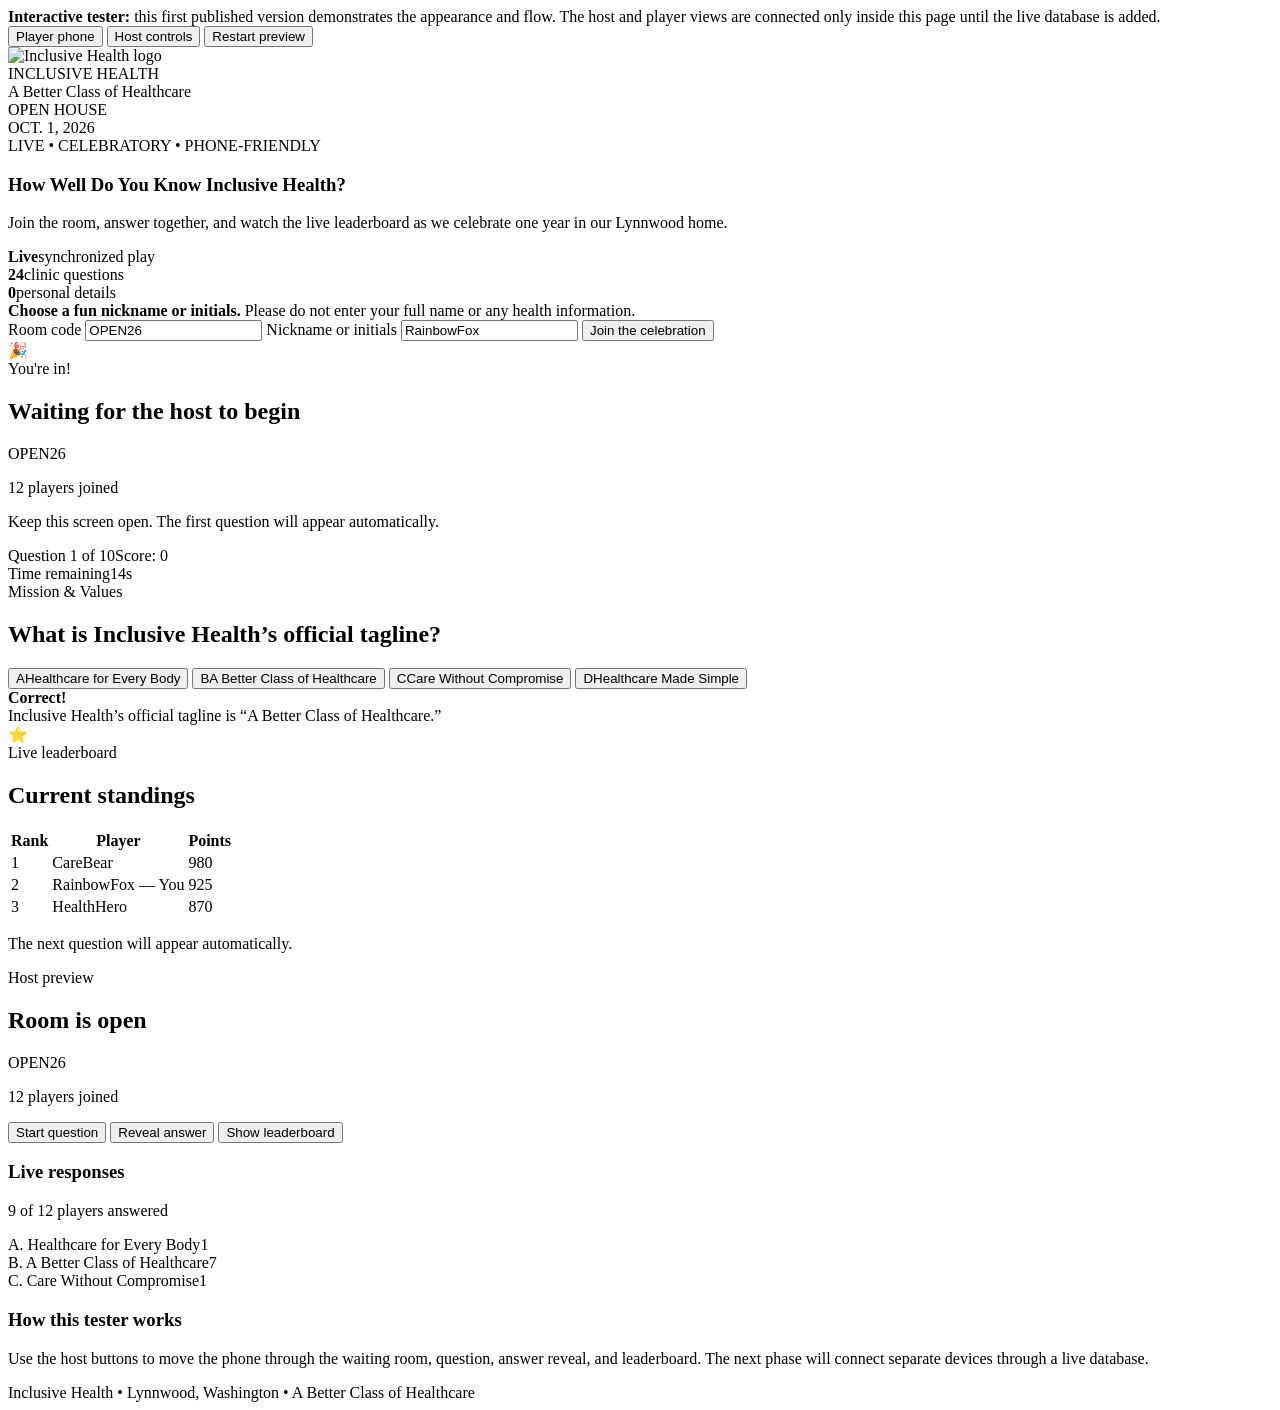
==== index.html @ edb52da0 "Publish Open House trivia tester" ====
<!doctype html>
<html lang="en">
<head>
  <meta charset="utf-8">
  <meta name="viewport" content="width=device-width,initial-scale=1,viewport-fit=cover">
  <meta name="theme-color" content="#063f5b">
  <meta name="description" content="Interactive tester for the Inclusive Health Open House live trivia game.">
  <title>Inclusive Health Open House Trivia</title>
  <link rel="stylesheet" href="styles.css">
</head>
<body>
  <main class="page">
    <div class="demo-banner"><strong>Interactive tester:</strong> this first published version demonstrates the appearance and flow. The host and player views are connected only inside this page until the live database is added.</div>

    <nav class="preview-tabs" aria-label="Preview controls">
      <button id="player-tab" class="tab-button active" type="button">Player phone</button>
      <button id="host-tab" class="tab-button" type="button">Host controls</button>
      <button id="reset-demo" class="tab-button" type="button">Restart preview</button>
    </nav>

    <div class="preview-grid">
      <article class="phone" aria-live="polite">
        <div class="rainbow-strip"><span></span><span></span><span></span><span></span><span></span><span></span></div>
        <header class="brandbar">
          <div class="brand-lockup">
            <img class="brand-logo" src="https://images.squarespace-cdn.com/content/v1/674f7e31ce16dd4264900e71/3a376c65-bc24-4843-884c-dce5434db46b/8030910E-7BFC-44A9-BD51-C8914696BE5C-min.png" alt="Inclusive Health logo">
            <div>
              <div class="brand-name">INCLUSIVE HEALTH</div>
              <div class="tagline">A Better Class of Healthcare</div>
            </div>
          </div>
          <div class="event-badge">OPEN HOUSE<br>OCT. 1, 2026</div>
        </header>

        <section id="join-screen">
          <div class="hero">
            <span class="eyebrow">LIVE • CELEBRATORY • PHONE-FRIENDLY</span>
            <h1>How Well Do You Know Inclusive Health?</h1>
            <p>Join the room, answer together, and watch the live leaderboard as we celebrate one year in our Lynnwood home.</p>
          </div>
          <div class="rainbow-strip"><span></span><span></span><span></span><span></span><span></span><span></span></div>
          <div class="content">
            <div class="fact-grid">
              <div class="fact"><strong>Live</strong><span>synchronized play</span></div>
              <div class="fact"><strong>24</strong><span>clinic questions</span></div>
              <div class="fact"><strong>0</strong><span>personal details</span></div>
            </div>
            <div class="notice"><strong>Choose a fun nickname or initials.</strong> Please do not enter your full name or any health information.</div>
            <label for="room-code">Room code</label>
            <input id="room-code" value="OPEN26" maxlength="6" autocomplete="off">
            <label for="nickname">Nickname or initials</label>
            <input id="nickname" value="RainbowFox" maxlength="18" autocomplete="off">
            <button id="join-button" class="primary-button" type="button">Join the celebration</button>
          </div>
        </section>

        <section id="waiting-screen" class="hidden">
          <div class="content center">
            <div class="party-icon">🎉</div>
            <div class="category">You're in!</div>
            <h2>Waiting for the host to begin</h2>
            <div class="room-code">OPEN26</div>
            <p class="muted"><span id="waiting-count">12</span> players joined</p>
            <p>Keep this screen open. The first question will appear automatically.</p>
          </div>
        </section>

        <section id="question-screen" class="hidden">
          <div class="content">
            <div class="status-row"><span>Question 1 of 10</span><span class="score-chip">Score: 0</span></div>
            <div class="progress"><span></span></div>
            <div class="timer-label"><span>Time remaining</span><span>14s</span></div>
            <div class="timer-track"><span></span></div>
            <div class="category">Mission & Values</div>
            <h2 class="question">What is Inclusive Health’s official tagline?</h2>
            <div class="answer-list">
              <button class="answer-button" type="button" data-answer="0"><span class="answer-letter">A</span>Healthcare for Every Body</button>
              <button class="answer-button" type="button" data-answer="1"><span class="answer-letter">B</span>A Better Class of Healthcare</button>
              <button class="answer-button" type="button" data-answer="2"><span class="answer-letter">C</span>Care Without Compromise</button>
              <button class="answer-button" type="button" data-answer="3"><span class="answer-letter">D</span>Healthcare Made Simple</button>
            </div>
            <div id="feedback" class="feedback hidden"><strong>Correct!</strong><br>Inclusive Health’s official tagline is “A Better Class of Healthcare.”</div>
          </div>
        </section>

        <section id="leaderboard-screen" class="hidden">
          <div class="content center">
            <div class="party-icon">⭐</div>
            <div class="category">Live leaderboard</div>
            <h2>Current standings</h2>
            <table>
              <thead><tr><th>Rank</th><th>Player</th><th>Points</th></tr></thead>
              <tbody>
                <tr><td>1</td><td>CareBear</td><td>980</td></tr>
                <tr class="you"><td>2</td><td>RainbowFox — You</td><td>925</td></tr>
                <tr><td>3</td><td>HealthHero</td><td>870</td></tr>
              </tbody>
            </table>
            <p class="muted">The next question will appear automatically.</p>
          </div>
        </section>
      </article>

      <aside id="host-panel" class="host-panel hidden">
        <section class="host-card">
          <div class="category">Host preview</div>
          <h2>Room is open</h2>
          <div class="host-code">OPEN26</div>
          <p class="muted"><span id="host-player-count">12</span> players joined</p>
          <div class="host-actions">
            <button id="host-start" class="primary-button" type="button">Start question</button>
            <button id="host-reveal" class="secondary-button" type="button">Reveal answer</button>
            <button id="host-board" class="secondary-button" type="button">Show leaderboard</button>
          </div>
        </section>

        <section class="host-card">
          <h3>Live responses</h3>
          <p class="muted">9 of 12 players answered</p>
          <div class="host-answer-summary">
            <div class="response-row"><div class="response-label"><span>A. Healthcare for Every Body</span><span>1</span></div><div class="response-track"><div class="response-fill" style="width:11%"></div></div></div>
            <div class="response-row"><div class="response-label"><span>B. A Better Class of Healthcare</span><span>7</span></div><div class="response-track"><div class="response-fill" style="width:78%;background:var(--green)"></div></div></div>
            <div class="response-row"><div class="response-label"><span>C. Care Without Compromise</span><span>1</span></div><div class="response-track"><div class="response-fill" style="width:11%"></div></div></div>
          </div>
        </section>

        <section class="host-card">
          <h3>How this tester works</h3>
          <p>Use the host buttons to move the phone through the waiting room, question, answer reveal, and leaderboard. The next phase will connect separate devices through a live database.</p>
        </section>
      </aside>
    </div>

    <footer>Inclusive Health • Lynnwood, Washington • A Better Class of Healthcare</footer>
  </main>
  <script src="app.js"></script>
</body>
</html>
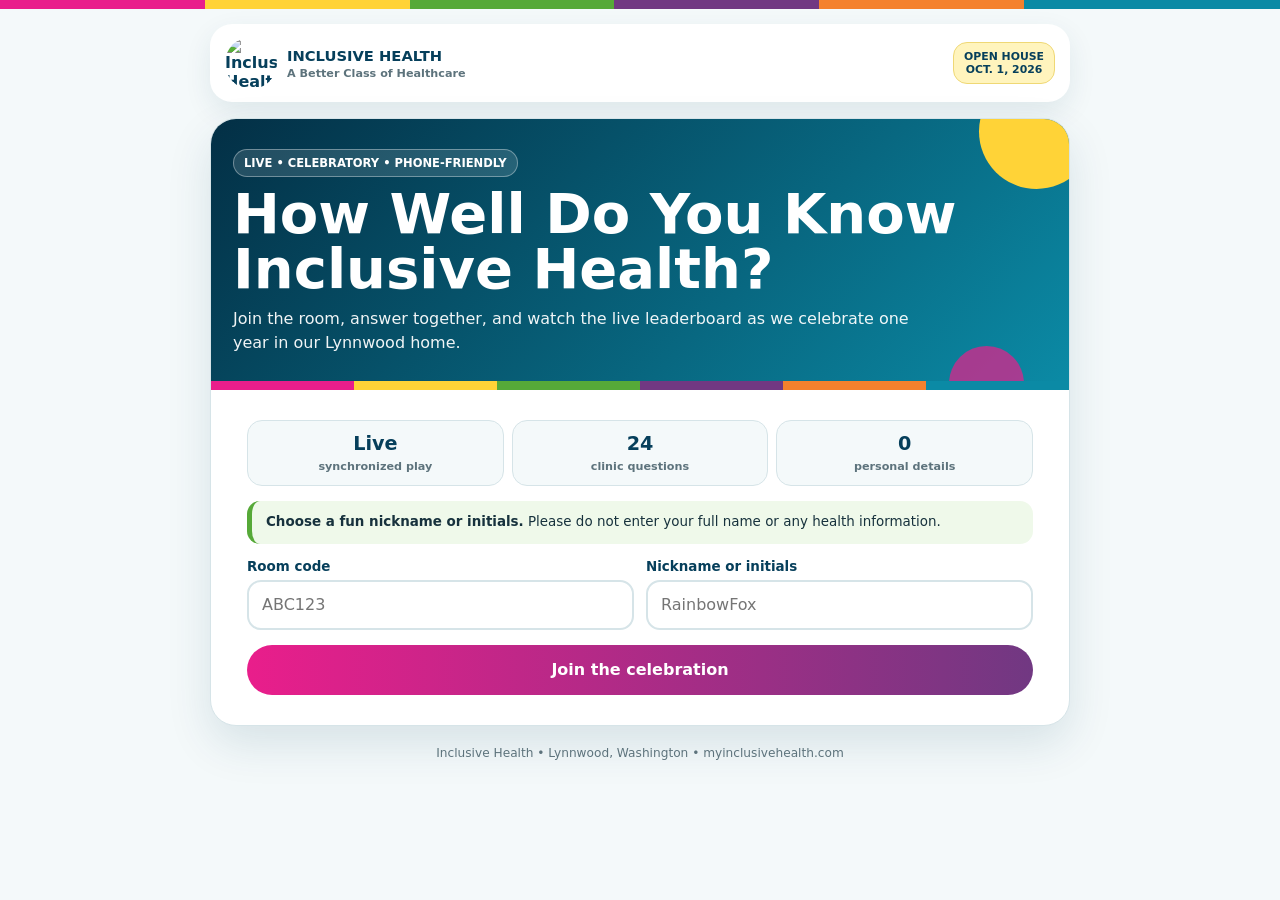
==== commit fd4e7c8c: "Replace tester with player experience" ====
--- a/index.html
+++ b/index.html
@@ -1,138 +1 @@
-<!doctype html>
-<html lang="en">
-<head>
-  <meta charset="utf-8">
-  <meta name="viewport" content="width=device-width,initial-scale=1,viewport-fit=cover">
-  <meta name="theme-color" content="#063f5b">
-  <meta name="description" content="Interactive tester for the Inclusive Health Open House live trivia game.">
-  <title>Inclusive Health Open House Trivia</title>
-  <link rel="stylesheet" href="styles.css">
-</head>
-<body>
-  <main class="page">
-    <div class="demo-banner"><strong>Interactive tester:</strong> this first published version demonstrates the appearance and flow. The host and player views are connected only inside this page until the live database is added.</div>
-
-    <nav class="preview-tabs" aria-label="Preview controls">
-      <button id="player-tab" class="tab-button active" type="button">Player phone</button>
-      <button id="host-tab" class="tab-button" type="button">Host controls</button>
-      <button id="reset-demo" class="tab-button" type="button">Restart preview</button>
-    </nav>
-
-    <div class="preview-grid">
-      <article class="phone" aria-live="polite">
-        <div class="rainbow-strip"><span></span><span></span><span></span><span></span><span></span><span></span></div>
-        <header class="brandbar">
-          <div class="brand-lockup">
-            <img class="brand-logo" src="https://images.squarespace-cdn.com/content/v1/674f7e31ce16dd4264900e71/3a376c65-bc24-4843-884c-dce5434db46b/8030910E-7BFC-44A9-BD51-C8914696BE5C-min.png" alt="Inclusive Health logo">
-            <div>
-              <div class="brand-name">INCLUSIVE HEALTH</div>
-              <div class="tagline">A Better Class of Healthcare</div>
-            </div>
-          </div>
-          <div class="event-badge">OPEN HOUSE<br>OCT. 1, 2026</div>
-        </header>
-
-        <section id="join-screen">
-          <div class="hero">
-            <span class="eyebrow">LIVE • CELEBRATORY • PHONE-FRIENDLY</span>
-            <h1>How Well Do You Know Inclusive Health?</h1>
-            <p>Join the room, answer together, and watch the live leaderboard as we celebrate one year in our Lynnwood home.</p>
-          </div>
-          <div class="rainbow-strip"><span></span><span></span><span></span><span></span><span></span><span></span></div>
-          <div class="content">
-            <div class="fact-grid">
-              <div class="fact"><strong>Live</strong><span>synchronized play</span></div>
-              <div class="fact"><strong>24</strong><span>clinic questions</span></div>
-              <div class="fact"><strong>0</strong><span>personal details</span></div>
-            </div>
-            <div class="notice"><strong>Choose a fun nickname or initials.</strong> Please do not enter your full name or any health information.</div>
-            <label for="room-code">Room code</label>
-            <input id="room-code" value="OPEN26" maxlength="6" autocomplete="off">
-            <label for="nickname">Nickname or initials</label>
-            <input id="nickname" value="RainbowFox" maxlength="18" autocomplete="off">
-            <button id="join-button" class="primary-button" type="button">Join the celebration</button>
-          </div>
-        </section>
-
-        <section id="waiting-screen" class="hidden">
-          <div class="content center">
-            <div class="party-icon">🎉</div>
-            <div class="category">You're in!</div>
-            <h2>Waiting for the host to begin</h2>
-            <div class="room-code">OPEN26</div>
-            <p class="muted"><span id="waiting-count">12</span> players joined</p>
-            <p>Keep this screen open. The first question will appear automatically.</p>
-          </div>
-        </section>
-
-        <section id="question-screen" class="hidden">
-          <div class="content">
-            <div class="status-row"><span>Question 1 of 10</span><span class="score-chip">Score: 0</span></div>
-            <div class="progress"><span></span></div>
-            <div class="timer-label"><span>Time remaining</span><span>14s</span></div>
-            <div class="timer-track"><span></span></div>
-            <div class="category">Mission & Values</div>
-            <h2 class="question">What is Inclusive Health’s official tagline?</h2>
-            <div class="answer-list">
-              <button class="answer-button" type="button" data-answer="0"><span class="answer-letter">A</span>Healthcare for Every Body</button>
-              <button class="answer-button" type="button" data-answer="1"><span class="answer-letter">B</span>A Better Class of Healthcare</button>
-              <button class="answer-button" type="button" data-answer="2"><span class="answer-letter">C</span>Care Without Compromise</button>
-              <button class="answer-button" type="button" data-answer="3"><span class="answer-letter">D</span>Healthcare Made Simple</button>
-            </div>
-            <div id="feedback" class="feedback hidden"><strong>Correct!</strong><br>Inclusive Health’s official tagline is “A Better Class of Healthcare.”</div>
-          </div>
-        </section>
-
-        <section id="leaderboard-screen" class="hidden">
-          <div class="content center">
-            <div class="party-icon">⭐</div>
-            <div class="category">Live leaderboard</div>
-            <h2>Current standings</h2>
-            <table>
-              <thead><tr><th>Rank</th><th>Player</th><th>Points</th></tr></thead>
-              <tbody>
-                <tr><td>1</td><td>CareBear</td><td>980</td></tr>
-                <tr class="you"><td>2</td><td>RainbowFox — You</td><td>925</td></tr>
-                <tr><td>3</td><td>HealthHero</td><td>870</td></tr>
-              </tbody>
-            </table>
-            <p class="muted">The next question will appear automatically.</p>
-          </div>
-        </section>
-      </article>
-
-      <aside id="host-panel" class="host-panel hidden">
-        <section class="host-card">
-          <div class="category">Host preview</div>
-          <h2>Room is open</h2>
-          <div class="host-code">OPEN26</div>
-          <p class="muted"><span id="host-player-count">12</span> players joined</p>
-          <div class="host-actions">
-            <button id="host-start" class="primary-button" type="button">Start question</button>
-            <button id="host-reveal" class="secondary-button" type="button">Reveal answer</button>
-            <button id="host-board" class="secondary-button" type="button">Show leaderboard</button>
-          </div>
-        </section>
-
-        <section class="host-card">
-          <h3>Live responses</h3>
-          <p class="muted">9 of 12 players answered</p>
-          <div class="host-answer-summary">
-            <div class="response-row"><div class="response-label"><span>A. Healthcare for Every Body</span><span>1</span></div><div class="response-track"><div class="response-fill" style="width:11%"></div></div></div>
-            <div class="response-row"><div class="response-label"><span>B. A Better Class of Healthcare</span><span>7</span></div><div class="response-track"><div class="response-fill" style="width:78%;background:var(--green)"></div></div></div>
-            <div class="response-row"><div class="response-label"><span>C. Care Without Compromise</span><span>1</span></div><div class="response-track"><div class="response-fill" style="width:11%"></div></div></div>
-          </div>
-        </section>
-
-        <section class="host-card">
-          <h3>How this tester works</h3>
-          <p>Use the host buttons to move the phone through the waiting room, question, answer reveal, and leaderboard. The next phase will connect separate devices through a live database.</p>
-        </section>
-      </aside>
-    </div>
-
-    <footer>Inclusive Health • Lynnwood, Washington • A Better Class of Healthcare</footer>
-  </main>
-  <script src="app.js"></script>
-</body>
-</html>
+<!doctype html><html lang="en"><head><meta charset="utf-8"><meta name="viewport" content="width=device-width,initial-scale=1,viewport-fit=cover"><meta name="theme-color" content="#063f5b"><meta name="description" content="Join the Inclusive Health Open House live trivia game."><title>Open House Trivia | Inclusive Health</title><link rel="stylesheet" href="game.css"></head><body><main class="page"><header class="brandbar"><a class="brand" href="https://www.myinclusivehealth.com/"><img src="https://images.squarespace-cdn.com/content/v1/674f7e31ce16dd4264900e71/3a376c65-bc24-4843-884c-dce5434db46b/8030910E-7BFC-44A9-BD51-C8914696BE5C-min.png" alt="Inclusive Health logo"><span><span class="brand-name">INCLUSIVE HEALTH</span><span class="tag">A Better Class of Healthcare</span></span></a><div class="event">OPEN HOUSE<br>OCT. 1, 2026</div></header><div id="mode-banner" class="mode hidden"></div><section class="panel"><div class="hero"><span class="eyebrow">LIVE • CELEBRATORY • PHONE-FRIENDLY</span><h1>How Well Do You Know Inclusive Health?</h1><p>Join the room, answer together, and watch the live leaderboard as we celebrate one year in our Lynnwood home.</p></div><div class="stripe"><span></span><span></span><span></span><span></span><span></span><span></span></div><div class="content"><section id="join-screen" class="stack"><div class="facts"><div class="fact"><strong>Live</strong><span>synchronized play</span></div><div class="fact"><strong>24</strong><span>clinic questions</span></div><div class="fact"><strong>0</strong><span>personal details</span></div></div><div class="notice"><strong>Choose a fun nickname or initials.</strong> Please do not enter your full name or any health information.</div><div class="form-row"><div><label class="label" for="room-code-input">Room code</label><input id="room-code-input" class="input" maxlength="6" autocomplete="off" placeholder="ABC123"></div><div><label class="label" for="nickname">Nickname or initials</label><input id="nickname" class="input" maxlength="18" autocomplete="off" placeholder="RainbowFox"></div></div><div id="join-error" class="error hidden"></div><button id="join-button" class="btn primary">Join the celebration</button></section><section id="waiting-screen" class="hidden center"><div class="waiting-icon">🎉</div><div class="category">YOU'RE IN!</div><h2>Waiting for the host to begin</h2><div id="waiting-code" class="room-code"></div><p id="waiting-count">1 player joined</p><p>Keep this screen open. The first question will appear automatically.</p></section><section id="question-screen" class="hidden"><div class="status"><span id="question-count"></span><span id="score-chip" class="badge">Score: 0</span></div><div class="progress"><div id="question-progress"></div></div><div class="timer-label"><span>Time remaining</span><span id="timer-number">20s</span></div><div class="timer"><div id="timer-bar"></div></div><div id="question-category" class="category"></div><h2 id="question-text" class="question"></h2><div id="answer-buttons" class="answers"></div><div id="feedback" class="feedback hidden"><strong id="feedback-title"></strong><p id="feedback-text"></p></div></section><section id="leaderboard-screen" class="hidden center"><div class="waiting-icon">⭐</div><div class="category">LIVE LEADERBOARD</div><h2 id="leaderboard-progress">Current standings</h2><table class="leaderboard"><thead><tr><th>Rank</th><th>Player</th><th>Points</th></tr></thead><tbody id="mid-board"></tbody></table><p>The next question will appear automatically.</p></section><section id="finished-screen" class="hidden center"><div class="waiting-icon">🏆</div><div class="category">HAPPY OPEN HOUSE!</div><h2>Thanks for celebrating with us!</h2><h1 id="final-score" class="host-code">0</h1><p>final points</p><p id="final-rank" class="notice"></p><table class="leaderboard"><thead><tr><th>Rank</th><th>Player</th><th>Points</th></tr></thead><tbody id="final-board"></tbody></table></section></div></section><footer>Inclusive Health • Lynnwood, Washington • myinclusivehealth.com</footer></main><script type="module" src="player.js"></script></body></html>
--- a/game.css
+++ b/game.css
@@ -0,0 +1 @@
+:root{--navy:#063f5b;--deep:#032f45;--teal:#0b8aa5;--pink:#e91e8b;--yellow:#ffd337;--green:#56a938;--purple:#713882;--orange:#f4812d;--ink:#17323d;--muted:#5d737c;--paper:#fff;--soft:#f4f9fa;--border:#d6e4e8;--success:#16794b;--error:#b53643}*{box-sizing:border-box}body{margin:0;min-height:100vh;font-family:Inter,system-ui,sans-serif;color:var(--ink);background:linear-gradient(90deg,var(--pink) 0 16%,var(--yellow) 16% 32%,var(--green) 32% 48%,var(--purple) 48% 64%,var(--orange) 64% 80%,var(--teal) 80%) top/100% 9px no-repeat,var(--soft)}button,input,select{font:inherit}.hidden{display:none!important}.page{width:min(100% - 24px,860px);margin:auto;padding:24px 0 48px}.host-page{width:min(100% - 24px,1180px)}.brandbar{display:flex;align-items:center;justify-content:space-between;gap:12px;padding:13px 15px;margin-bottom:16px;border-radius:22px;background:#fff;box-shadow:0 10px 28px rgba(6,63,91,.09)}.brand{display:flex;align-items:center;gap:10px;color:var(--navy);text-decoration:none;font-weight:900}.brand img{width:52px;height:52px;border-radius:50%;object-fit:cover}.brand-name{display:block;font-size:.92rem}.tag{display:block;margin-top:3px;color:var(--muted);font-size:.7rem}.event{padding:7px 10px;border:1px solid #efd875;border-radius:14px;background:#fff4bd;color:var(--navy);font-size:.68rem;font-weight:900;text-align:center}.panel,.card{border:1px solid var(--border);border-radius:26px;background:#fff;box-shadow:0 18px 45px rgba(6,63,91,.12);overflow:hidden}.hero{position:relative;overflow:hidden;padding:30px 22px 26px;color:#fff;background:linear-gradient(135deg,var(--deep),var(--teal))}.hero:before{content:"";position:absolute;width:115px;height:115px;right:-25px;top:-45px;border-radius:50%;background:var(--yellow)}.hero:after{content:"";position:absolute;width:75px;height:75px;right:45px;bottom:-40px;border-radius:50%;background:var(--pink);opacity:.7}.hero>*{position:relative;z-index:1}.hero h1{margin:0 0 10px;font-size:clamp(2rem,8vw,3.5rem);line-height:.98}.hero p{margin:0;max-width:680px;line-height:1.5;color:rgba(255,255,255,.94)}.eyebrow{display:inline-block;margin-bottom:10px;padding:6px 10px;border:1px solid rgba(255,255,255,.35);border-radius:999px;background:rgba(255,255,255,.13);font-size:.72rem;font-weight:900}.stripe{display:grid;grid-template-columns:repeat(6,1fr);height:9px}.stripe span:nth-child(1){background:var(--pink)}.stripe span:nth-child(2){background:var(--yellow)}.stripe span:nth-child(3){background:var(--green)}.stripe span:nth-child(4){background:var(--purple)}.stripe span:nth-child(5){background:var(--orange)}.stripe span:nth-child(6){background:var(--teal)}.content{padding:22px}.stack{display:grid;gap:15px}.facts,.metrics{display:grid;grid-template-columns:repeat(3,1fr);gap:8px}.fact,.metric{padding:11px 7px;border:1px solid var(--border);border-radius:15px;background:var(--soft);text-align:center}.fact strong,.metric strong{display:block;color:var(--navy);font-size:1.2rem}.fact span,.metric span{color:var(--muted);font-size:.7rem;font-weight:800}.notice,.mode{padding:12px 14px;border-radius:13px;line-height:1.4;font-size:.84rem}.notice{border-left:5px solid var(--green);background:#eff9ea}.mode{margin-bottom:14px;border-left:5px solid var(--orange);background:#fff7ed;color:#654000}.form-row{display:grid;gap:12px}.label{display:block;margin-bottom:6px;color:var(--navy);font-size:.84rem;font-weight:900}.input,.select{width:100%;min-height:50px;padding:11px 13px;border:2px solid var(--border);border-radius:14px;background:#fff}.error{padding:11px 13px;border-radius:12px;background:#fff0f2;color:var(--error);font-weight:800}.btn{min-height:50px;padding:12px 18px;border:0;border-radius:999px;font-weight:900;cursor:pointer}.primary{color:#fff;background:linear-gradient(90deg,var(--pink),var(--purple))}.secondary{border:2px solid var(--navy);color:var(--navy);background:#fff}.yellow{color:var(--navy);background:var(--yellow)}.teal{color:#fff;background:var(--teal)}.danger{color:#fff;background:var(--error)}.actions{display:flex;flex-wrap:wrap;gap:9px}.actions>*{flex:1 1 160px}.center{text-align:center}.waiting-icon{font-size:3.4rem}.room-code,.host-code{display:inline-block;color:var(--navy);font-weight:950;letter-spacing:.12em}.room-code{padding:8px 14px;border:2px dashed var(--teal);border-radius:15px;background:#f0fbfc;font-size:clamp(2rem,10vw,3.5rem)}.host-code{font-size:clamp(2.8rem,9vw,5rem)}.status,.timer-label{display:flex;justify-content:space-between;gap:10px;color:var(--muted);font-size:.82rem;font-weight:900}.badge{padding:6px 10px;border-radius:999px;background:#f6eff8;color:var(--purple)}.progress,.timer{height:10px;margin:10px 0 17px;overflow:hidden;border-radius:999px;background:#e7f0f2}.progress>div{height:100%;background:linear-gradient(90deg,var(--yellow),var(--pink))}.timer>div{height:100%;background:var(--teal);transition:width .2s linear}.category{margin-bottom:7px;color:var(--teal);font-size:.72rem;font-weight:950;letter-spacing:.08em;text-transform:uppercase}.question{margin:0 0 16px;color:var(--navy);font-size:clamp(1.4rem,5vw,2rem);line-height:1.18}.answers{display:grid;gap:9px}.answer{display:flex;align-items:center;width:100%;min-height:54px;padding:12px 14px;border:2px solid var(--border);border-radius:16px;background:#fff;color:var(--ink);text-align:left;font-weight:800}.answer.selected{border-color:var(--purple);background:#f6eff8}.answer.correct{border-color:var(--success);background:#edf9f2}.answer.incorrect{border-color:var(--error);background:#fff0f2}.letter{display:inline-grid;width:30px;height:30px;margin-right:9px;place-items:center;border-radius:50%;background:#e7f0f2;color:var(--navy);font-weight:950}.feedback{margin-top:14px;padding:14px;border-left:5px solid var(--teal);border-radius:14px;background:var(--soft);line-height:1.45}.leaderboard{width:100%;border-collapse:collapse}.leaderboard th,.leaderboard td{padding:10px 7px;border-bottom:1px solid var(--border);text-align:left}.leaderboard th:last-child,.leaderboard td:last-child{text-align:right}.leaderboard tr.you{background:#fff7c8;font-weight:900}.rank{display:inline-grid;width:29px;height:29px;place-items:center;border-radius:50%;background:#e7f0f2}.host-grid{display:grid;gap:16px}.host-side{display:grid;gap:14px}.card{padding:18px;border-radius:20px;overflow:visible}.qr-card{text-align:center}.qr-card canvas{max-width:230px;width:100%;height:auto;padding:9px;border:1px solid var(--border);border-radius:16px;background:#fff}.player-list{display:grid;gap:7px}.player-chip{display:flex;justify-content:space-between;gap:10px;padding:9px 11px;border-radius:12px;background:var(--soft)}.response-list{display:grid;gap:10px}.response-track{height:10px;overflow:hidden;border-radius:999px;background:#e7f0f2}.response-fill{height:100%;background:var(--teal)}footer{padding:20px 8px 0;text-align:center;color:var(--muted);font-size:.76rem}.confetti-layer{pointer-events:none;position:fixed;inset:0;overflow:hidden;z-index:20}.confetti-piece{position:absolute;top:-24px;width:10px;height:18px;border-radius:3px;animation:fall linear forwards}@keyframes fall{to{transform:translate3d(var(--drift),110vh,0) rotate(720deg)}}@media(min-width:680px){.content{padding:30px 36px}.form-row{grid-template-columns:1fr 1fr}.host-grid{grid-template-columns:minmax(0,1.6fr) minmax(280px,.75fr);align-items:start}}@media(max-width:520px){.brandbar{align-items:flex-start}.brand img{width:46px;height:46px}.brand-name{font-size:.82rem}.tag{font-size:.63rem}.event{font-size:.61rem}.facts,.metrics{grid-template-columns:1fr}.actions{display:grid}.hero{padding:26px 18px}}
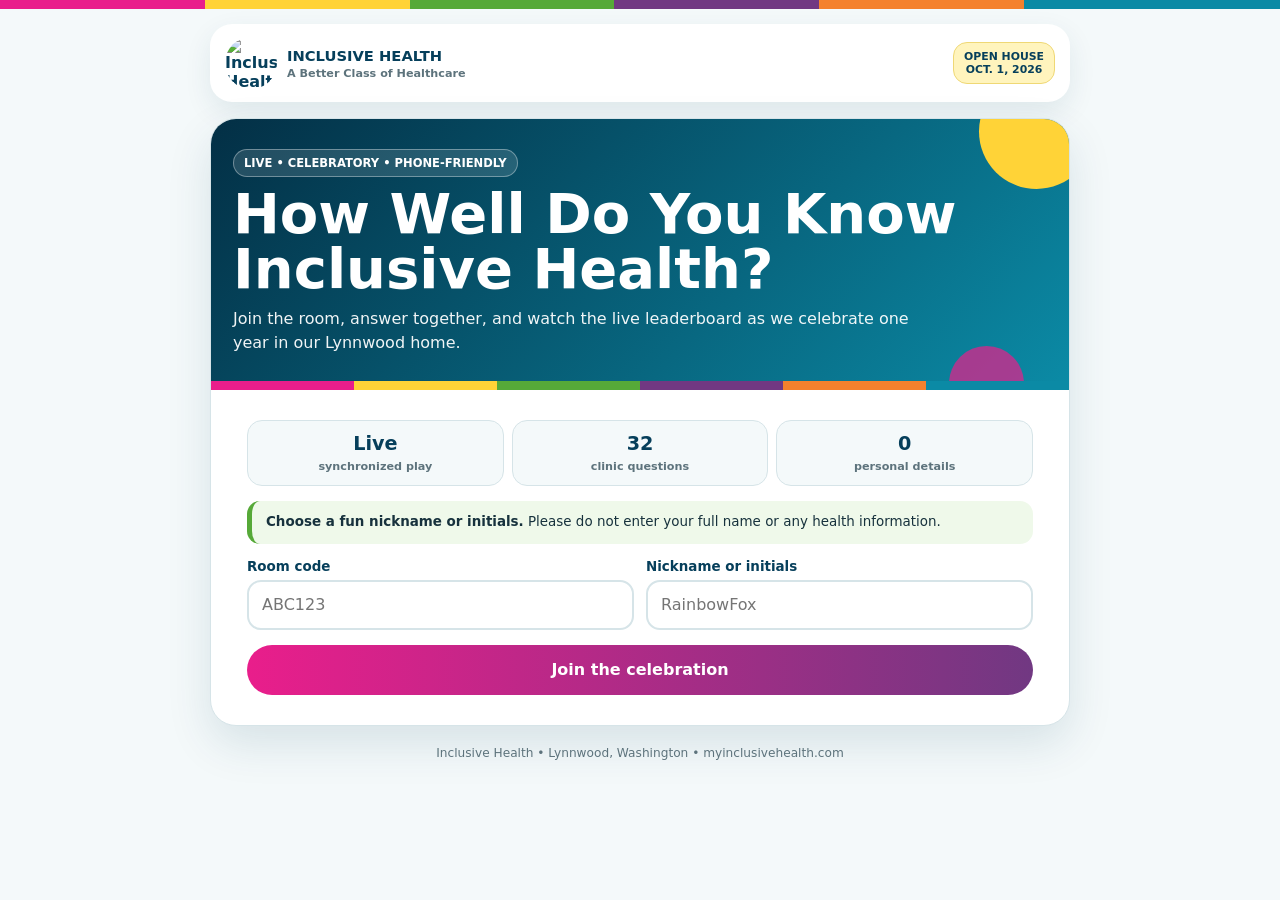
==== commit e593deb8: "Show dynamic question count on player page" ====
--- a/index.html
+++ b/index.html
@@ -1 +1 @@
-<!doctype html><html lang="en"><head><meta charset="utf-8"><meta name="viewport" content="width=device-width,initial-scale=1,viewport-fit=cover"><meta name="theme-color" content="#063f5b"><meta name="description" content="Join the Inclusive Health Open House live trivia game."><title>Open House Trivia | Inclusive Health</title><link rel="stylesheet" href="game.css"></head><body><main class="page"><header class="brandbar"><a class="brand" href="https://www.myinclusivehealth.com/"><img src="https://images.squarespace-cdn.com/content/v1/674f7e31ce16dd4264900e71/3a376c65-bc24-4843-884c-dce5434db46b/8030910E-7BFC-44A9-BD51-C8914696BE5C-min.png" alt="Inclusive Health logo"><span><span class="brand-name">INCLUSIVE HEALTH</span><span class="tag">A Better Class of Healthcare</span></span></a><div class="event">OPEN HOUSE<br>OCT. 1, 2026</div></header><div id="mode-banner" class="mode hidden"></div><section class="panel"><div class="hero"><span class="eyebrow">LIVE • CELEBRATORY • PHONE-FRIENDLY</span><h1>How Well Do You Know Inclusive Health?</h1><p>Join the room, answer together, and watch the live leaderboard as we celebrate one year in our Lynnwood home.</p></div><div class="stripe"><span></span><span></span><span></span><span></span><span></span><span></span></div><div class="content"><section id="join-screen" class="stack"><div class="facts"><div class="fact"><strong>Live</strong><span>synchronized play</span></div><div class="fact"><strong>24</strong><span>clinic questions</span></div><div class="fact"><strong>0</strong><span>personal details</span></div></div><div class="notice"><strong>Choose a fun nickname or initials.</strong> Please do not enter your full name or any health information.</div><div class="form-row"><div><label class="label" for="room-code-input">Room code</label><input id="room-code-input" class="input" maxlength="6" autocomplete="off" placeholder="ABC123"></div><div><label class="label" for="nickname">Nickname or initials</label><input id="nickname" class="input" maxlength="18" autocomplete="off" placeholder="RainbowFox"></div></div><div id="join-error" class="error hidden"></div><button id="join-button" class="btn primary">Join the celebration</button></section><section id="waiting-screen" class="hidden center"><div class="waiting-icon">🎉</div><div class="category">YOU'RE IN!</div><h2>Waiting for the host to begin</h2><div id="waiting-code" class="room-code"></div><p id="waiting-count">1 player joined</p><p>Keep this screen open. The first question will appear automatically.</p></section><section id="question-screen" class="hidden"><div class="status"><span id="question-count"></span><span id="score-chip" class="badge">Score: 0</span></div><div class="progress"><div id="question-progress"></div></div><div class="timer-label"><span>Time remaining</span><span id="timer-number">20s</span></div><div class="timer"><div id="timer-bar"></div></div><div id="question-category" class="category"></div><h2 id="question-text" class="question"></h2><div id="answer-buttons" class="answers"></div><div id="feedback" class="feedback hidden"><strong id="feedback-title"></strong><p id="feedback-text"></p></div></section><section id="leaderboard-screen" class="hidden center"><div class="waiting-icon">⭐</div><div class="category">LIVE LEADERBOARD</div><h2 id="leaderboard-progress">Current standings</h2><table class="leaderboard"><thead><tr><th>Rank</th><th>Player</th><th>Points</th></tr></thead><tbody id="mid-board"></tbody></table><p>The next question will appear automatically.</p></section><section id="finished-screen" class="hidden center"><div class="waiting-icon">🏆</div><div class="category">HAPPY OPEN HOUSE!</div><h2>Thanks for celebrating with us!</h2><h1 id="final-score" class="host-code">0</h1><p>final points</p><p id="final-rank" class="notice"></p><table class="leaderboard"><thead><tr><th>Rank</th><th>Player</th><th>Points</th></tr></thead><tbody id="final-board"></tbody></table></section></div></section><footer>Inclusive Health • Lynnwood, Washington • myinclusivehealth.com</footer></main><script type="module" src="player.js"></script></body></html>+<!doctype html><html lang="en"><head><meta charset="utf-8"><meta name="viewport" content="width=device-width,initial-scale=1,viewport-fit=cover"><meta name="theme-color" content="#063f5b"><meta name="description" content="Join the Inclusive Health Open House live trivia game."><title>Open House Trivia | Inclusive Health</title><link rel="stylesheet" href="game.css"></head><body><main class="page"><header class="brandbar"><a class="brand" href="https://www.myinclusivehealth.com/"><img src="https://images.squarespace-cdn.com/content/v1/674f7e31ce16dd4264900e71/3a376c65-bc24-4843-884c-dce5434db46b/8030910E-7BFC-44A9-BD51-C8914696BE5C-min.png" alt="Inclusive Health logo"><span><span class="brand-name">INCLUSIVE HEALTH</span><span class="tag">A Better Class of Healthcare</span></span></a><div class="event">OPEN HOUSE<br>OCT. 1, 2026</div></header><div id="mode-banner" class="mode hidden"></div><section class="panel"><div class="hero"><span class="eyebrow">LIVE • CELEBRATORY • PHONE-FRIENDLY</span><h1>How Well Do You Know Inclusive Health?</h1><p>Join the room, answer together, and watch the live leaderboard as we celebrate one year in our Lynnwood home.</p></div><div class="stripe"><span></span><span></span><span></span><span></span><span></span><span></span></div><div class="content"><section id="join-screen" class="stack"><div class="facts"><div class="fact"><strong>Live</strong><span>synchronized play</span></div><div class="fact"><strong id="player-question-bank-count">—</strong><span>clinic questions</span></div><div class="fact"><strong>0</strong><span>personal details</span></div></div><div class="notice"><strong>Choose a fun nickname or initials.</strong> Please do not enter your full name or any health information.</div><div class="form-row"><div><label class="label" for="room-code-input">Room code</label><input id="room-code-input" class="input" maxlength="6" autocomplete="off" placeholder="ABC123"></div><div><label class="label" for="nickname">Nickname or initials</label><input id="nickname" class="input" maxlength="18" autocomplete="off" placeholder="RainbowFox"></div></div><div id="join-error" class="error hidden"></div><button id="join-button" class="btn primary">Join the celebration</button></section><section id="waiting-screen" class="hidden center"><div class="waiting-icon">🎉</div><div class="category">YOU'RE IN!</div><h2>Waiting for the host to begin</h2><div id="waiting-code" class="room-code"></div><p id="waiting-count">1 player joined</p><p>Keep this screen open. The first question will appear automatically.</p></section><section id="question-screen" class="hidden"><div class="status"><span id="question-count"></span><span id="score-chip" class="badge">Score: 0</span></div><div class="progress"><div id="question-progress"></div></div><div class="timer-label"><span>Time remaining</span><span id="timer-number">20s</span></div><div class="timer"><div id="timer-bar"></div></div><div id="question-category" class="category"></div><h2 id="question-text" class="question"></h2><div id="answer-buttons" class="answers"></div><div id="feedback" class="feedback hidden"><strong id="feedback-title"></strong><p id="feedback-text"></p></div></section><section id="leaderboard-screen" class="hidden center"><div class="waiting-icon">⭐</div><div class="category">LIVE LEADERBOARD</div><h2 id="leaderboard-progress">Current standings</h2><table class="leaderboard"><thead><tr><th>Rank</th><th>Player</th><th>Points</th></tr></thead><tbody id="mid-board"></tbody></table><p>The next question will appear automatically.</p></section><section id="finished-screen" class="hidden center"><div class="waiting-icon">🏆</div><div class="category">HAPPY OPEN HOUSE!</div><h2>Thanks for celebrating with us!</h2><h1 id="final-score" class="host-code">0</h1><p>final points</p><p id="final-rank" class="notice"></p><table class="leaderboard"><thead><tr><th>Rank</th><th>Player</th><th>Points</th></tr></thead><tbody id="final-board"></tbody></table></section></div></section><footer>Inclusive Health • Lynnwood, Washington • myinclusivehealth.com</footer></main><script type="module" src="player.js?v=20260807-1"></script></body></html>
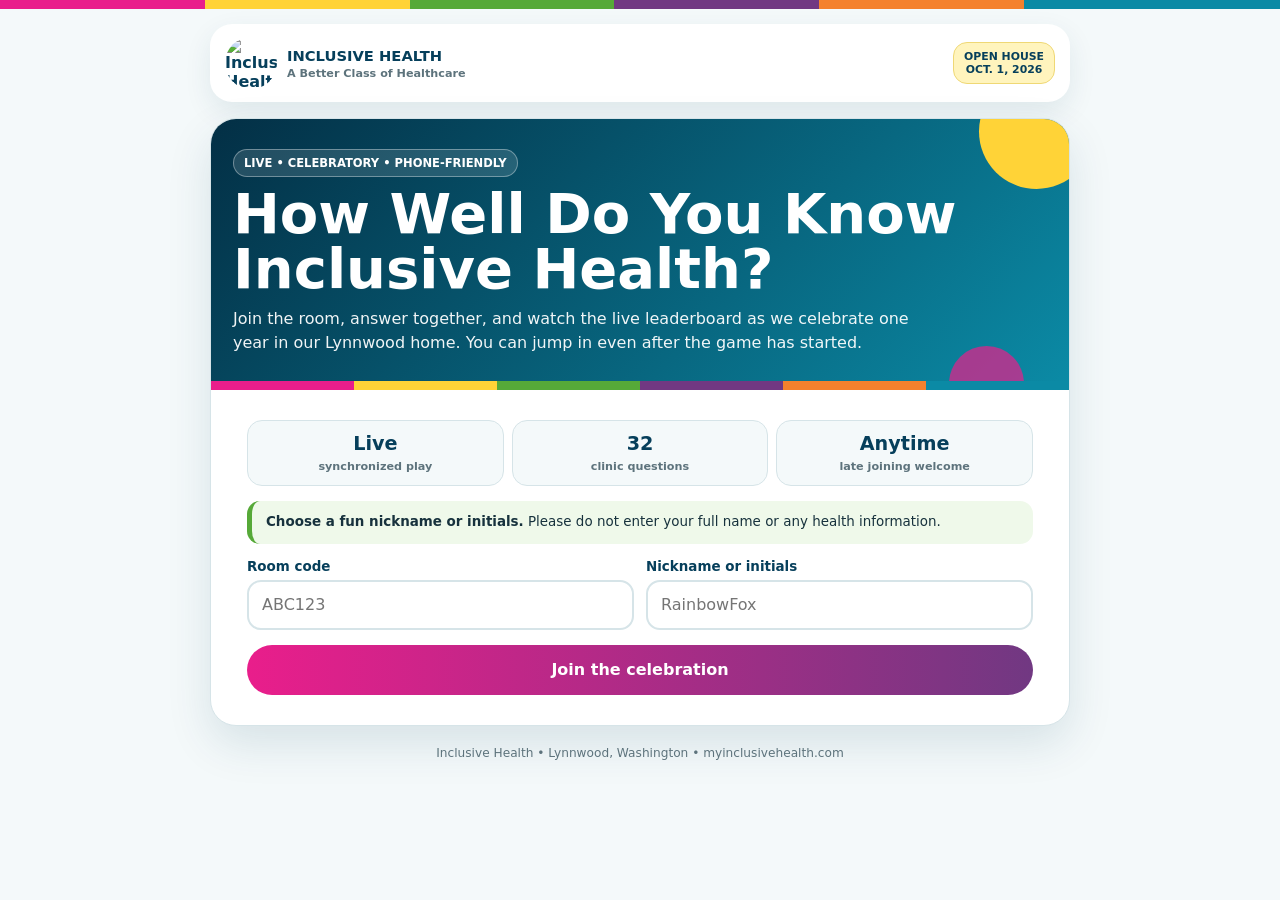
==== commit 059fe986: "Promote anytime joining in player view" ====
--- a/index.html
+++ b/index.html
@@ -1 +1 @@
-<!doctype html><html lang="en"><head><meta charset="utf-8"><meta name="viewport" content="width=device-width,initial-scale=1,viewport-fit=cover"><meta name="theme-color" content="#063f5b"><meta name="description" content="Join the Inclusive Health Open House live trivia game."><title>Open House Trivia | Inclusive Health</title><link rel="stylesheet" href="game.css"></head><body><main class="page"><header class="brandbar"><a class="brand" href="https://www.myinclusivehealth.com/"><img src="https://images.squarespace-cdn.com/content/v1/674f7e31ce16dd4264900e71/3a376c65-bc24-4843-884c-dce5434db46b/8030910E-7BFC-44A9-BD51-C8914696BE5C-min.png" alt="Inclusive Health logo"><span><span class="brand-name">INCLUSIVE HEALTH</span><span class="tag">A Better Class of Healthcare</span></span></a><div class="event">OPEN HOUSE<br>OCT. 1, 2026</div></header><div id="mode-banner" class="mode hidden"></div><section class="panel"><div class="hero"><span class="eyebrow">LIVE • CELEBRATORY • PHONE-FRIENDLY</span><h1>How Well Do You Know Inclusive Health?</h1><p>Join the room, answer together, and watch the live leaderboard as we celebrate one year in our Lynnwood home.</p></div><div class="stripe"><span></span><span></span><span></span><span></span><span></span><span></span></div><div class="content"><section id="join-screen" class="stack"><div class="facts"><div class="fact"><strong>Live</strong><span>synchronized play</span></div><div class="fact"><strong id="player-question-bank-count">—</strong><span>clinic questions</span></div><div class="fact"><strong>0</strong><span>personal details</span></div></div><div class="notice"><strong>Choose a fun nickname or initials.</strong> Please do not enter your full name or any health information.</div><div class="form-row"><div><label class="label" for="room-code-input">Room code</label><input id="room-code-input" class="input" maxlength="6" autocomplete="off" placeholder="ABC123"></div><div><label class="label" for="nickname">Nickname or initials</label><input id="nickname" class="input" maxlength="18" autocomplete="off" placeholder="RainbowFox"></div></div><div id="join-error" class="error hidden"></div><button id="join-button" class="btn primary">Join the celebration</button></section><section id="waiting-screen" class="hidden center"><div class="waiting-icon">🎉</div><div class="category">YOU'RE IN!</div><h2>Waiting for the host to begin</h2><div id="waiting-code" class="room-code"></div><p id="waiting-count">1 player joined</p><p>Keep this screen open. The first question will appear automatically.</p></section><section id="question-screen" class="hidden"><div class="status"><span id="question-count"></span><span id="score-chip" class="badge">Score: 0</span></div><div class="progress"><div id="question-progress"></div></div><div class="timer-label"><span>Time remaining</span><span id="timer-number">20s</span></div><div class="timer"><div id="timer-bar"></div></div><div id="question-category" class="category"></div><h2 id="question-text" class="question"></h2><div id="answer-buttons" class="answers"></div><div id="feedback" class="feedback hidden"><strong id="feedback-title"></strong><p id="feedback-text"></p></div></section><section id="leaderboard-screen" class="hidden center"><div class="waiting-icon">⭐</div><div class="category">LIVE LEADERBOARD</div><h2 id="leaderboard-progress">Current standings</h2><table class="leaderboard"><thead><tr><th>Rank</th><th>Player</th><th>Points</th></tr></thead><tbody id="mid-board"></tbody></table><p>The next question will appear automatically.</p></section><section id="finished-screen" class="hidden center"><div class="waiting-icon">🏆</div><div class="category">HAPPY OPEN HOUSE!</div><h2>Thanks for celebrating with us!</h2><h1 id="final-score" class="host-code">0</h1><p>final points</p><p id="final-rank" class="notice"></p><table class="leaderboard"><thead><tr><th>Rank</th><th>Player</th><th>Points</th></tr></thead><tbody id="final-board"></tbody></table></section></div></section><footer>Inclusive Health • Lynnwood, Washington • myinclusivehealth.com</footer></main><script type="module" src="player.js?v=20260807-1"></script></body></html>+<!doctype html><html lang="en"><head><meta charset="utf-8"><meta name="viewport" content="width=device-width,initial-scale=1,viewport-fit=cover"><meta name="theme-color" content="#063f5b"><meta name="description" content="Join the Inclusive Health Open House live trivia game."><title>Open House Trivia | Inclusive Health</title><link rel="stylesheet" href="game.css?v=20260915-1"></head><body><main class="page"><header class="brandbar"><a class="brand" href="https://www.myinclusivehealth.com/"><img src="https://images.squarespace-cdn.com/content/v1/674f7e31ce16dd4264900e71/3a376c65-bc24-4843-884c-dce5434db46b/8030910E-7BFC-44A9-BD51-C8914696BE5C-min.png" alt="Inclusive Health logo"><span><span class="brand-name">INCLUSIVE HEALTH</span><span class="tag">A Better Class of Healthcare</span></span></a><div class="event">OPEN HOUSE<br>OCT. 1, 2026</div></header><div id="mode-banner" class="mode hidden"></div><section class="panel"><div class="hero"><span class="eyebrow">LIVE • CELEBRATORY • PHONE-FRIENDLY</span><h1>How Well Do You Know Inclusive Health?</h1><p>Join the room, answer together, and watch the live leaderboard as we celebrate one year in our Lynnwood home. You can jump in even after the game has started.</p></div><div class="stripe"><span></span><span></span><span></span><span></span><span></span><span></span></div><div class="content"><section id="join-screen" class="stack"><div class="facts"><div class="fact"><strong>Live</strong><span>synchronized play</span></div><div class="fact"><strong id="player-question-bank-count">—</strong><span>clinic questions</span></div><div class="fact"><strong>Anytime</strong><span>late joining welcome</span></div></div><div class="notice"><strong>Choose a fun nickname or initials.</strong> Please do not enter your full name or any health information.</div><div class="form-row"><div><label class="label" for="room-code-input">Room code</label><input id="room-code-input" class="input" maxlength="6" autocomplete="off" placeholder="ABC123"></div><div><label class="label" for="nickname">Nickname or initials</label><input id="nickname" class="input" maxlength="18" autocomplete="off" placeholder="RainbowFox"></div></div><div id="join-error" class="error hidden"></div><button id="join-button" class="btn primary">Join the celebration</button></section><section id="waiting-screen" class="hidden center"><div class="waiting-icon">🎉</div><div class="category">YOU'RE IN!</div><h2>Waiting for the host to begin</h2><div id="waiting-code" class="room-code"></div><p id="waiting-count">1 player joined</p><p>Keep this screen open. The first question will appear automatically.</p></section><section id="question-screen" class="hidden"><div class="status"><span id="question-count"></span><span id="score-chip" class="badge">Score: 0</span></div><div class="progress"><div id="question-progress"></div></div><div class="timer-label"><span>Time remaining</span><span id="timer-number">20s</span></div><div class="timer"><div id="timer-bar"></div></div><div id="question-category" class="category"></div><h2 id="question-text" class="question"></h2><div id="answer-buttons" class="answers"></div><div id="feedback" class="feedback hidden"><strong id="feedback-title"></strong><p id="feedback-text"></p></div></section><section id="leaderboard-screen" class="hidden center"><div class="waiting-icon">⭐</div><div class="category">LIVE LEADERBOARD</div><h2 id="leaderboard-progress">Current standings</h2><table class="leaderboard"><thead><tr><th>Rank</th><th>Player</th><th>Points</th></tr></thead><tbody id="mid-board"></tbody></table><p>The next question will appear automatically.</p></section><section id="finished-screen" class="hidden center"><div class="waiting-icon">🏆</div><div class="category">HAPPY OPEN HOUSE!</div><h2>Thanks for celebrating with us!</h2><h1 id="final-score" class="host-code">0</h1><p>final points</p><p id="final-rank" class="notice"></p><table class="leaderboard"><thead><tr><th>Rank</th><th>Player</th><th>Points</th></tr></thead><tbody id="final-board"></tbody></table></section></div></section><footer>Inclusive Health • Lynnwood, Washington • myinclusivehealth.com</footer></main><script type="module" src="player.js?v=20260915-1"></script></body></html>
--- a/game.css
+++ b/game.css
@@ -1 +1 @@
-:root{--navy:#063f5b;--deep:#032f45;--teal:#0b8aa5;--pink:#e91e8b;--yellow:#ffd337;--green:#56a938;--purple:#713882;--orange:#f4812d;--ink:#17323d;--muted:#5d737c;--paper:#fff;--soft:#f4f9fa;--border:#d6e4e8;--success:#16794b;--error:#b53643}*{box-sizing:border-box}body{margin:0;min-height:100vh;font-family:Inter,system-ui,sans-serif;color:var(--ink);background:linear-gradient(90deg,var(--pink) 0 16%,var(--yellow) 16% 32%,var(--green) 32% 48%,var(--purple) 48% 64%,var(--orange) 64% 80%,var(--teal) 80%) top/100% 9px no-repeat,var(--soft)}button,input,select{font:inherit}.hidden{display:none!important}.page{width:min(100% - 24px,860px);margin:auto;padding:24px 0 48px}.host-page{width:min(100% - 24px,1180px)}.brandbar{display:flex;align-items:center;justify-content:space-between;gap:12px;padding:13px 15px;margin-bottom:16px;border-radius:22px;background:#fff;box-shadow:0 10px 28px rgba(6,63,91,.09)}.brand{display:flex;align-items:center;gap:10px;color:var(--navy);text-decoration:none;font-weight:900}.brand img{width:52px;height:52px;border-radius:50%;object-fit:cover}.brand-name{display:block;font-size:.92rem}.tag{display:block;margin-top:3px;color:var(--muted);font-size:.7rem}.event{padding:7px 10px;border:1px solid #efd875;border-radius:14px;background:#fff4bd;color:var(--navy);font-size:.68rem;font-weight:900;text-align:center}.panel,.card{border:1px solid var(--border);border-radius:26px;background:#fff;box-shadow:0 18px 45px rgba(6,63,91,.12);overflow:hidden}.hero{position:relative;overflow:hidden;padding:30px 22px 26px;color:#fff;background:linear-gradient(135deg,var(--deep),var(--teal))}.hero:before{content:"";position:absolute;width:115px;height:115px;right:-25px;top:-45px;border-radius:50%;background:var(--yellow)}.hero:after{content:"";position:absolute;width:75px;height:75px;right:45px;bottom:-40px;border-radius:50%;background:var(--pink);opacity:.7}.hero>*{position:relative;z-index:1}.hero h1{margin:0 0 10px;font-size:clamp(2rem,8vw,3.5rem);line-height:.98}.hero p{margin:0;max-width:680px;line-height:1.5;color:rgba(255,255,255,.94)}.eyebrow{display:inline-block;margin-bottom:10px;padding:6px 10px;border:1px solid rgba(255,255,255,.35);border-radius:999px;background:rgba(255,255,255,.13);font-size:.72rem;font-weight:900}.stripe{display:grid;grid-template-columns:repeat(6,1fr);height:9px}.stripe span:nth-child(1){background:var(--pink)}.stripe span:nth-child(2){background:var(--yellow)}.stripe span:nth-child(3){background:var(--green)}.stripe span:nth-child(4){background:var(--purple)}.stripe span:nth-child(5){background:var(--orange)}.stripe span:nth-child(6){background:var(--teal)}.content{padding:22px}.stack{display:grid;gap:15px}.facts,.metrics{display:grid;grid-template-columns:repeat(3,1fr);gap:8px}.fact,.metric{padding:11px 7px;border:1px solid var(--border);border-radius:15px;background:var(--soft);text-align:center}.fact strong,.metric strong{display:block;color:var(--navy);font-size:1.2rem}.fact span,.metric span{color:var(--muted);font-size:.7rem;font-weight:800}.notice,.mode{padding:12px 14px;border-radius:13px;line-height:1.4;font-size:.84rem}.notice{border-left:5px solid var(--green);background:#eff9ea}.mode{margin-bottom:14px;border-left:5px solid var(--orange);background:#fff7ed;color:#654000}.form-row{display:grid;gap:12px}.label{display:block;margin-bottom:6px;color:var(--navy);font-size:.84rem;font-weight:900}.input,.select{width:100%;min-height:50px;padding:11px 13px;border:2px solid var(--border);border-radius:14px;background:#fff}.error{padding:11px 13px;border-radius:12px;background:#fff0f2;color:var(--error);font-weight:800}.btn{min-height:50px;padding:12px 18px;border:0;border-radius:999px;font-weight:900;cursor:pointer}.primary{color:#fff;background:linear-gradient(90deg,var(--pink),var(--purple))}.secondary{border:2px solid var(--navy);color:var(--navy);background:#fff}.yellow{color:var(--navy);background:var(--yellow)}.teal{color:#fff;background:var(--teal)}.danger{color:#fff;background:var(--error)}.actions{display:flex;flex-wrap:wrap;gap:9px}.actions>*{flex:1 1 160px}.center{text-align:center}.waiting-icon{font-size:3.4rem}.room-code,.host-code{display:inline-block;color:var(--navy);font-weight:950;letter-spacing:.12em}.room-code{padding:8px 14px;border:2px dashed var(--teal);border-radius:15px;background:#f0fbfc;font-size:clamp(2rem,10vw,3.5rem)}.host-code{font-size:clamp(2.8rem,9vw,5rem)}.status,.timer-label{display:flex;justify-content:space-between;gap:10px;color:var(--muted);font-size:.82rem;font-weight:900}.badge{padding:6px 10px;border-radius:999px;background:#f6eff8;color:var(--purple)}.progress,.timer{height:10px;margin:10px 0 17px;overflow:hidden;border-radius:999px;background:#e7f0f2}.progress>div{height:100%;background:linear-gradient(90deg,var(--yellow),var(--pink))}.timer>div{height:100%;background:var(--teal);transition:width .2s linear}.category{margin-bottom:7px;color:var(--teal);font-size:.72rem;font-weight:950;letter-spacing:.08em;text-transform:uppercase}.question{margin:0 0 16px;color:var(--navy);font-size:clamp(1.4rem,5vw,2rem);line-height:1.18}.answers{display:grid;gap:9px}.answer{display:flex;align-items:center;width:100%;min-height:54px;padding:12px 14px;border:2px solid var(--border);border-radius:16px;background:#fff;color:var(--ink);text-align:left;font-weight:800}.answer.selected{border-color:var(--purple);background:#f6eff8}.answer.correct{border-color:var(--success);background:#edf9f2}.answer.incorrect{border-color:var(--error);background:#fff0f2}.letter{display:inline-grid;width:30px;height:30px;margin-right:9px;place-items:center;border-radius:50%;background:#e7f0f2;color:var(--navy);font-weight:950}.feedback{margin-top:14px;padding:14px;border-left:5px solid var(--teal);border-radius:14px;background:var(--soft);line-height:1.45}.leaderboard{width:100%;border-collapse:collapse}.leaderboard th,.leaderboard td{padding:10px 7px;border-bottom:1px solid var(--border);text-align:left}.leaderboard th:last-child,.leaderboard td:last-child{text-align:right}.leaderboard tr.you{background:#fff7c8;font-weight:900}.rank{display:inline-grid;width:29px;height:29px;place-items:center;border-radius:50%;background:#e7f0f2}.host-grid{display:grid;gap:16px}.host-side{display:grid;gap:14px}.card{padding:18px;border-radius:20px;overflow:visible}.qr-card{text-align:center}.qr-card canvas{max-width:230px;width:100%;height:auto;padding:9px;border:1px solid var(--border);border-radius:16px;background:#fff}.player-list{display:grid;gap:7px}.player-chip{display:flex;justify-content:space-between;gap:10px;padding:9px 11px;border-radius:12px;background:var(--soft)}.response-list{display:grid;gap:10px}.response-track{height:10px;overflow:hidden;border-radius:999px;background:#e7f0f2}.response-fill{height:100%;background:var(--teal)}footer{padding:20px 8px 0;text-align:center;color:var(--muted);font-size:.76rem}.confetti-layer{pointer-events:none;position:fixed;inset:0;overflow:hidden;z-index:20}.confetti-piece{position:absolute;top:-24px;width:10px;height:18px;border-radius:3px;animation:fall linear forwards}@keyframes fall{to{transform:translate3d(var(--drift),110vh,0) rotate(720deg)}}@media(min-width:680px){.content{padding:30px 36px}.form-row{grid-template-columns:1fr 1fr}.host-grid{grid-template-columns:minmax(0,1.6fr) minmax(280px,.75fr);align-items:start}}@media(max-width:520px){.brandbar{align-items:flex-start}.brand img{width:46px;height:46px}.brand-name{font-size:.82rem}.tag{font-size:.63rem}.event{font-size:.61rem}.facts,.metrics{grid-template-columns:1fr}.actions{display:grid}.hero{padding:26px 18px}}
+:root{--navy:#063f5b;--deep:#032f45;--teal:#0b8aa5;--pink:#e91e8b;--yellow:#ffd337;--green:#56a938;--purple:#713882;--orange:#f4812d;--ink:#17323d;--muted:#5d737c;--paper:#fff;--soft:#f4f9fa;--border:#d6e4e8;--success:#16794b;--error:#b53643}*{box-sizing:border-box}body{margin:0;min-height:100vh;font-family:Inter,system-ui,sans-serif;color:var(--ink);background:linear-gradient(90deg,var(--pink) 0 16%,var(--yellow) 16% 32%,var(--green) 32% 48%,var(--purple) 48% 64%,var(--orange) 64% 80%,var(--teal) 80%) top/100% 9px no-repeat,var(--soft)}button,input,select{font:inherit}.hidden{display:none!important}.page{width:min(100% - 24px,860px);margin:auto;padding:24px 0 48px}.host-page{width:min(100% - 24px,1180px)}.brandbar{display:flex;align-items:center;justify-content:space-between;gap:12px;padding:13px 15px;margin-bottom:16px;border-radius:22px;background:#fff;box-shadow:0 10px 28px rgba(6,63,91,.09)}.brand{display:flex;align-items:center;gap:10px;color:var(--navy);text-decoration:none;font-weight:900}.brand img{width:52px;height:52px;border-radius:50%;object-fit:cover}.brand-name{display:block;font-size:.92rem}.tag{display:block;margin-top:3px;color:var(--muted);font-size:.7rem}.event{padding:7px 10px;border:1px solid #efd875;border-radius:14px;background:#fff4bd;color:var(--navy);font-size:.68rem;font-weight:900;text-align:center}.panel,.card{border:1px solid var(--border);border-radius:26px;background:#fff;box-shadow:0 18px 45px rgba(6,63,91,.12);overflow:hidden}.hero{position:relative;overflow:hidden;padding:30px 22px 26px;color:#fff;background:linear-gradient(135deg,var(--deep),var(--teal))}.hero:before{content:"";position:absolute;width:115px;height:115px;right:-25px;top:-45px;border-radius:50%;background:var(--yellow)}.hero:after{content:"";position:absolute;width:75px;height:75px;right:45px;bottom:-40px;border-radius:50%;background:var(--pink);opacity:.7}.hero>*{position:relative;z-index:1}.hero h1{margin:0 0 10px;font-size:clamp(2rem,8vw,3.5rem);line-height:.98}.hero p{margin:0;max-width:680px;line-height:1.5;color:rgba(255,255,255,.94)}.eyebrow{display:inline-block;margin-bottom:10px;padding:6px 10px;border:1px solid rgba(255,255,255,.35);border-radius:999px;background:rgba(255,255,255,.13);font-size:.72rem;font-weight:900}.stripe{display:grid;grid-template-columns:repeat(6,1fr);height:9px}.stripe span:nth-child(1){background:var(--pink)}.stripe span:nth-child(2){background:var(--yellow)}.stripe span:nth-child(3){background:var(--green)}.stripe span:nth-child(4){background:var(--purple)}.stripe span:nth-child(5){background:var(--orange)}.stripe span:nth-child(6){background:var(--teal)}.content{padding:22px}.stack{display:grid;gap:15px}.facts,.metrics{display:grid;grid-template-columns:repeat(3,1fr);gap:8px}.fact,.metric{padding:11px 7px;border:1px solid var(--border);border-radius:15px;background:var(--soft);text-align:center}.fact strong,.metric strong{display:block;color:var(--navy);font-size:1.2rem}.fact span,.metric span{color:var(--muted);font-size:.7rem;font-weight:800}.notice,.mode{padding:12px 14px;border-radius:13px;line-height:1.4;font-size:.84rem}.notice{border-left:5px solid var(--green);background:#eff9ea}.mode{margin-bottom:14px;border-left:5px solid var(--orange);background:#fff7ed;color:#654000}.form-row{display:grid;gap:12px}.label{display:block;margin-bottom:6px;color:var(--navy);font-size:.84rem;font-weight:900}.input,.select{width:100%;min-height:50px;padding:11px 13px;border:2px solid var(--border);border-radius:14px;background:#fff}.error{padding:11px 13px;border-radius:12px;background:#fff0f2;color:var(--error);font-weight:800}.btn{min-height:50px;padding:12px 18px;border:0;border-radius:999px;font-weight:900;cursor:pointer}.primary{color:#fff;background:linear-gradient(90deg,var(--pink),var(--purple))}.secondary{border:2px solid var(--navy);color:var(--navy);background:#fff}.yellow{color:var(--navy);background:var(--yellow)}.teal{color:#fff;background:var(--teal)}.danger{color:#fff;background:var(--error)}.actions{display:flex;flex-wrap:wrap;gap:9px}.actions>*{flex:1 1 160px}.center{text-align:center}.waiting-icon{font-size:3.4rem}.room-code,.host-code{display:inline-block;color:var(--navy);font-weight:950;letter-spacing:.12em}.room-code{padding:8px 14px;border:2px dashed var(--teal);border-radius:15px;background:#f0fbfc;font-size:clamp(2rem,10vw,3.5rem)}.host-code{font-size:clamp(2.8rem,9vw,5rem)}.status,.timer-label{display:flex;justify-content:space-between;gap:10px;color:var(--muted);font-size:.82rem;font-weight:900}.badge{padding:6px 10px;border-radius:999px;background:#f6eff8;color:var(--purple)}.progress,.timer{height:10px;margin:10px 0 17px;overflow:hidden;border-radius:999px;background:#e7f0f2}.progress>div{height:100%;background:linear-gradient(90deg,var(--yellow),var(--pink))}.timer>div{height:100%;background:var(--teal);transition:width .2s linear}.category{margin-bottom:7px;color:var(--teal);font-size:.72rem;font-weight:950;letter-spacing:.08em;text-transform:uppercase}.question{margin:0 0 16px;color:var(--navy);font-size:clamp(1.4rem,5vw,2rem);line-height:1.18}.answers{display:grid;gap:9px}.answer{display:flex;align-items:center;width:100%;min-height:54px;padding:12px 14px;border:2px solid var(--border);border-radius:16px;background:#fff;color:var(--ink);text-align:left;font-weight:800}.answer.selected{border-color:var(--purple);background:#f6eff8}.answer.correct{border-color:var(--success);background:#edf9f2}.answer.incorrect{border-color:var(--error);background:#fff0f2}.letter{display:inline-grid;width:30px;height:30px;margin-right:9px;place-items:center;border-radius:50%;background:#e7f0f2;color:var(--navy);font-weight:950}.feedback{margin-top:14px;padding:14px;border-left:5px solid var(--teal);border-radius:14px;background:var(--soft);line-height:1.45}.leaderboard{width:100%;border-collapse:collapse}.leaderboard th,.leaderboard td{padding:10px 7px;border-bottom:1px solid var(--border);text-align:left}.leaderboard th:last-child,.leaderboard td:last-child{text-align:right}.leaderboard tr.you{background:#fff7c8;font-weight:900}.rank{display:inline-grid;width:29px;height:29px;place-items:center;border-radius:50%;background:#e7f0f2}.host-grid{display:grid;gap:16px}.host-side{display:grid;gap:14px}.card{padding:18px;border-radius:20px;overflow:visible}.qr-card{text-align:center}.qr-card canvas{max-width:230px;width:100%;height:auto;padding:9px;border:1px solid var(--border);border-radius:16px;background:#fff}.live-join-card{border-top:7px solid var(--teal)}.late-join-copy{margin:0 0 12px;color:var(--muted);font-size:.82rem;line-height:1.45}.live-room-code{display:inline-block;margin:12px 0;padding:7px 12px;border:2px dashed var(--teal);border-radius:13px;background:#f0fbfc;color:var(--navy);font-size:1.75rem;font-weight:950;letter-spacing:.12em}.live-join-link{display:block;width:100%;text-decoration:none;text-align:center;margin-top:2px}.player-list{display:grid;gap:7px}.player-chip{display:flex;justify-content:space-between;gap:10px;padding:9px 11px;border-radius:12px;background:var(--soft)}.response-list{display:grid;gap:10px}.response-track{height:10px;overflow:hidden;border-radius:999px;background:#e7f0f2}.response-fill{height:100%;background:var(--teal)}footer{padding:20px 8px 0;text-align:center;color:var(--muted);font-size:.76rem}.confetti-layer{pointer-events:none;position:fixed;inset:0;overflow:hidden;z-index:20}.confetti-piece{position:absolute;top:-24px;width:10px;height:18px;border-radius:3px;animation:fall linear forwards}@keyframes fall{to{transform:translate3d(var(--drift),110vh,0) rotate(720deg)}}@media(min-width:680px){.content{padding:30px 36px}.form-row{grid-template-columns:1fr 1fr}.host-grid{grid-template-columns:minmax(0,1.6fr) minmax(280px,.75fr);align-items:start}}@media(max-width:520px){.brandbar{align-items:flex-start}.brand img{width:46px;height:46px}.brand-name{font-size:.82rem}.tag{font-size:.63rem}.event{font-size:.61rem}.facts,.metrics{grid-template-columns:1fr}.actions{display:grid}.hero{padding:26px 18px}}
